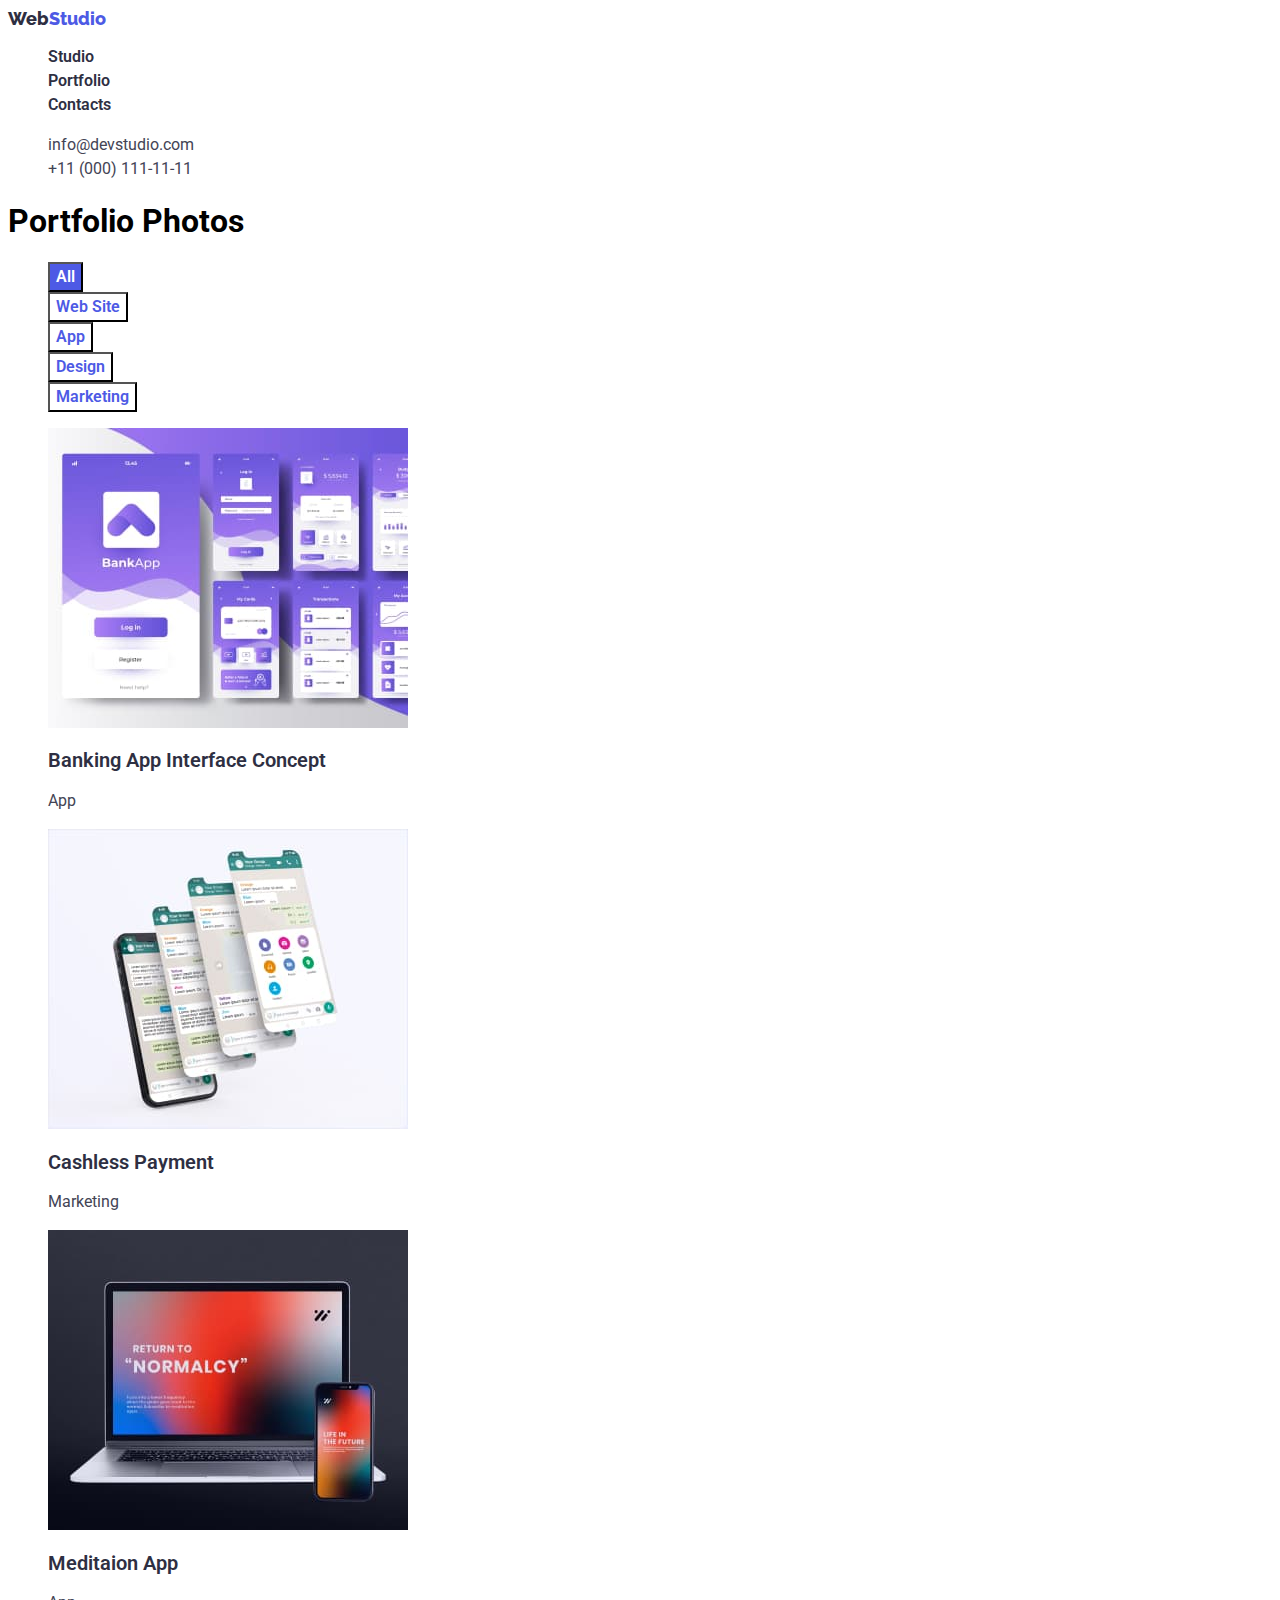
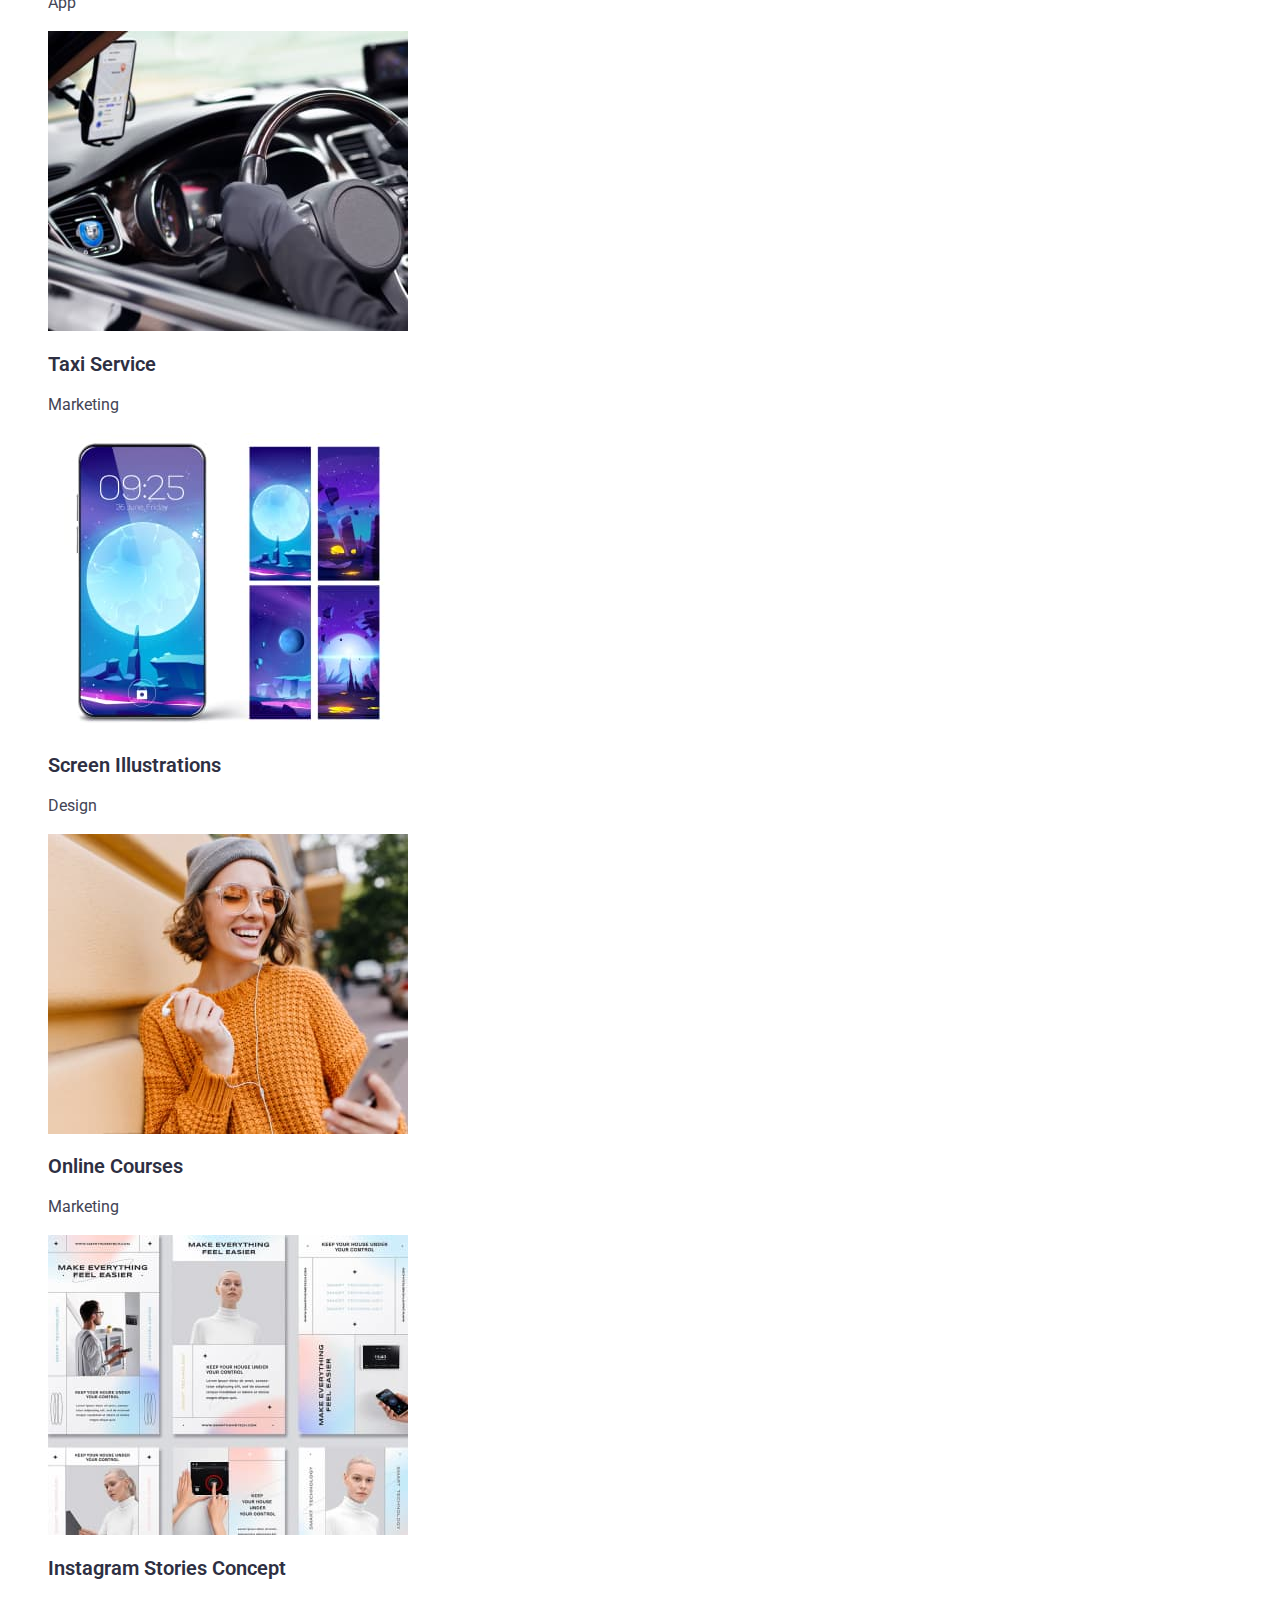
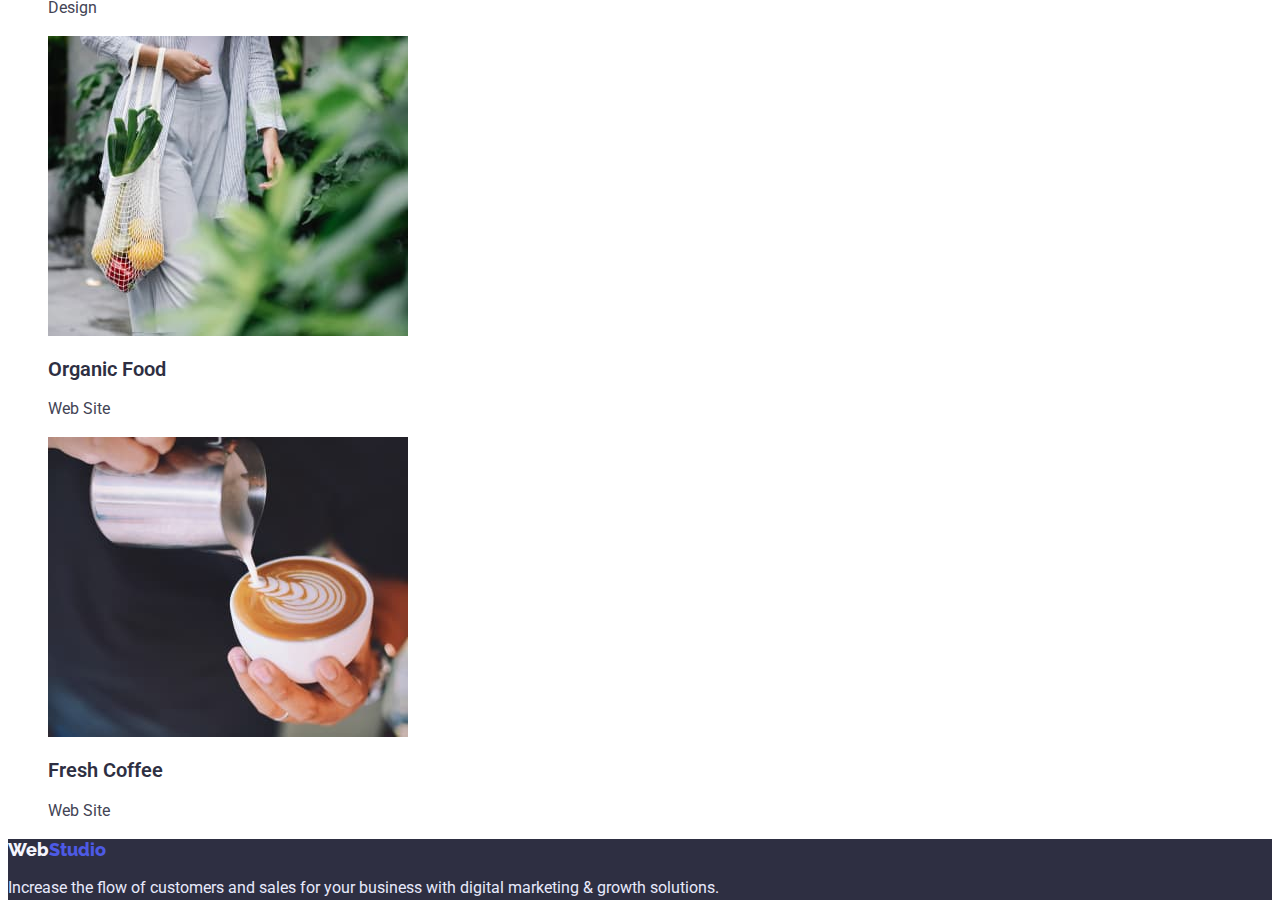
==== portfolio.html @ 239cddc2 "Start" ====
<!DOCTYPE html>
<html lang="en">

<head>
  <meta charset="UTF-8">
  <meta http-equiv="X-UA-Compatible" content="IE=edge">
  <meta name="viewport" content="width=device-width, initial-scale=1.0">
  <title>Portfolio</title>

  <link rel="preconnect" href="https://fonts.googleapis.com">
  <link rel="preconnect" href="https://fonts.gstatic.com" crossorigin>
  <link
    href="https://fonts.googleapis.com/css2?family=Raleway:wght@700;800&family=Roboto:wght@400;500;700;900&display=swap"
    rel="stylesheet">


  <link rel="stylesheet" href="./css/styles.css">
</head>

<body>
  <header class="header">

    <nav>
      <a href="./index.html" class="logo"><span class="studio">Web</span>Studio</a>
      
      <ul class="header-list">
        <li><a class="header-link" href="./index.html">Studio</a></li>
        <li><a class="header-link" href="./portfolio.html">Portfolio</a></li>
        <li><a class="header-link" href="#">Contacts</a></li>
      </ul>
    </nav>

    <ul class="call">
      <li>
        <a class="contacts" href="mailto:info@devstudio.com">info@devstudio.com</a>
      </li>
      <li>
        <a class="contacts" href="tel:+11(000)111-11-11">+11 (000) 111-11-11</a>
      </li>
    </ul>


  </header>
 
  <main>
    <h1>Portfolio Photos</h1>
    
    <ul class="filters-list">
      <li><button type="button" class="filters all">All</button></li>
      <li><button type="button" class="filters">Web Site</button></li>
      <li><button type="button" class="filters">App</button></li>
      <li><button type="button" class="filters">Design</button></li>
      <li><button type="button" class="filters">Marketing</button></li>
    </ul>

  <section>  
   
    <ul class="portfolio-list">
      <li>
        <img src="./img/Portfolio-1.jpg" alt="Bankapp">
        <h2 class="row">Banking App Interface Concept</h2>
        <p class="row-text">App</p>

      </li>
      <li>
        <img src="./img/Photo-2.jpg" alt="Smartphone">
        <h2 class="row">Cashless Payment</h2>
        <p class="row-text">Marketing</p>
      </li>
      <li>
        <img src="./img/Portfolio-3.jpg" alt="Note">
        <h2 class="row">Meditaion App</h2>
        <p class="row-text">App</p>

      </li>
      <li>
        <img src="./img/Portfolio-4.jpg" alt="Taxi">
        <h2 class="row">Taxi Service</h2>
        <p class="row-text">Marketing</p>

      </li>
      <li>
        <img src="./img/Portfolio-5.jpg" alt="Screen">
        <h2 class="row">Screen Illustrations</h2>
        <p class="row-text">Design</p>

      </li>
      <li>
        <img src="./img/Portfolio-6.jpg" alt="Women">
        <h2 class="row">Online Courses</h2>
        <p class="row-text">Marketing</p>

      </li>
      <li>
        <img src="./img/Portfolio-7.jpg" alt="Instagram">
        <h2 class="row">Instagram Stories Concept</h2>
        <p class="row-text">Design</p>

      </li>
      <li>

        <img src="./img/Portfolio-8.jpg" alt="Fruit">
        <h2 class="row">Organic Food</h2>
        <p class="row-text">Web Site</p>

      </li>
      <li>
        <img src="./img/Portfolio-9.jpg" alt="Cup">
        <h2 class="row">Fresh Coffee</h2>
        <p class="row-text"> Web Site</p>
      </li>
    </ul>

  </section>
  </main>

  <footer class="footer">
    <a href="./index.html" class="logo"><span class="logo bottom">Web</span>Studio</a>
    <p class="text">Increase the flow of customers and sales for your business with digital marketing & growth
      solutions.</p>
  </footer>

</body>

</html>
---- css/styles.css ----
:root {
  --primary-brand: #4d5ae5;
  --dark: #2e2f42;
  --text: #434455;
  --subtle-text: #8e8f99;
  --light: #ffffff;
  --cornflower: #e7e9fc;
}

body {
  font-family: 'Roboto', sans-serif;
  background-color: var(--light);
}

/*_______HEADER_______*/

.logo {
  font-family: 'Raleway';
  font-style: normal;
  font-weight: 800;
  font-size: 18px;
  line-height: 21px;
  text-decoration: none;
  color: var(--primary-brand);
}

.studio {
  color: var(--dark);
}

.header-list {
  list-style-type: none;
}

.header-link {
  font-weight: 600;
  font-size: 16px;
  line-height: calc(24 / 16);
  color: var(--dark);
  text-decoration: none;
}

.header-link:hover {
  color: var(--primary-brand);
}

.call {
  list-style-type: none;
}


.contacts {
  font-weight: 400;
  font-size: 16px;
  line-height: calc(24 / 16);
  color: var(--text);
  text-decoration: none;
}

.contacts:hover {
  color: var(--primary-brand);
}

/*_______CARD_______ */

.service {
  color: var(--light);
  background-color: var(--dark);
  font-weight: 600;
}

.title {
  font-size: 56px;
  line-height: calc(60 / 56);
}

.service-btn {
  font-family: inherit;
  font-size: 16px;
  line-height: calc(19 / 16);
  background: var(--primary-brand);
  cursor: pointer;
  color: var(--light);
}

.service-btn :hover {
  background: var(--primary-brand);
}

/*_______OUR ADVENTAGES_______*/

.adventages-list {
  list-style-type: none;
}

.quality {
  font-weight: 600;
  font-size: 20px;
  line-height: calc(24 / 20);
  color: var(--dark);
}

.descript {
  font-weight: 400;
  font-size: 16px;
  line-height: calc(24 / 16);
  color: var(--text);
}

/*_______OUR WORK_______ */

.our-work-list {
  list-style-type: none;
}

.our-work {
  font-weight: 600;
  font-size: 36px;
  line-height: calc(40 / 36);
  color: var(--dark);
}

/*_______TEAM_______ */

.our-team {
background-color: var(--light);
}

.team-list {
  list-style-type: none;
}

.team-title {
  font-weight: 600;
  font-size: 36px;
  line-height: calc(40 / 36);
  color: var(--dark);
}

.personal {
  font-weight: 600;
  font-size: 20px;
  line-height: calc(24 / 20);
  color: var(--dark);
}
.position {
  font-weight: 400;
  font-size: 16px;
  line-height: 24px;
  color: var(--text);
}

/*_______FOOTER_______ */
.footer {
  background: var(--dark);
}

.bottom {
  color: #f4f4fd;
  font-weight: 800;
  font-size: 18px;
  line-height: calc(21 / 18);
}

.text {
  font-weight: 400;
  font-size: 16px;
  line-height: calc(24 / 16);
  color: var(--cornflower);
}

/* _______________________PORTFOLIO______________________ */

/* _______FILTERS_______ */

.filters-list {
  list-style-type: none;
}

.filters {
  font-family: inherit;
  background: var(--light);
  font-weight: 600;
  font-size: 16px;
  line-height: calc(24 / 16);
  color: var(--primary-brand);
  cursor: pointer;
}

.filters:hover,
.filters:focus {
  color: var(--light);
  background-color: var(--primary-brand);
}

.all {
  color: #ffffff;
  background-color: var(--primary-brand);
}

.portfolio-list {
  list-style-type: none;
}


.row {
  font-weight: 600;
  font-size: 20px;
  line-height: calc(24 / 20);
  color: var(--dark);
}

.row-text {
  font-weight: 400;
  font-size: 16px;
  line-height: calc(24 / 16);
  color: var(--text);
}
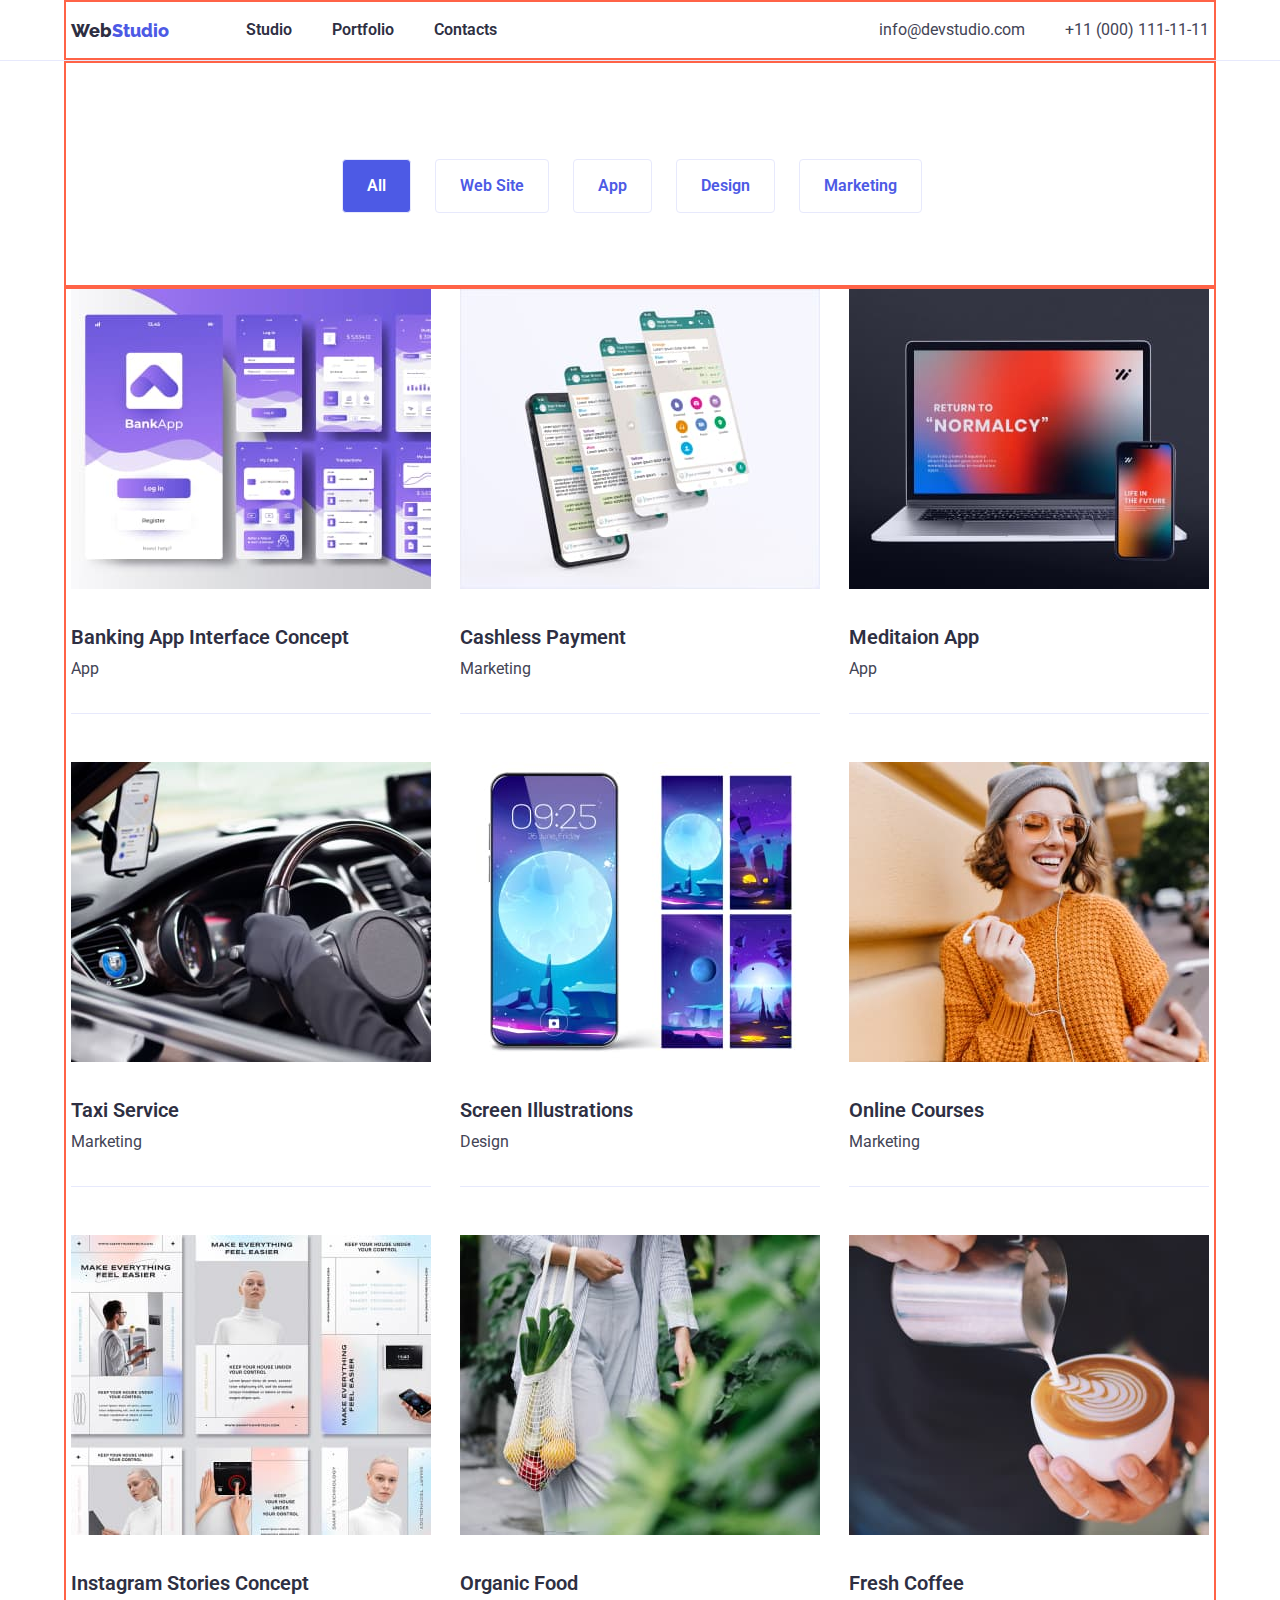
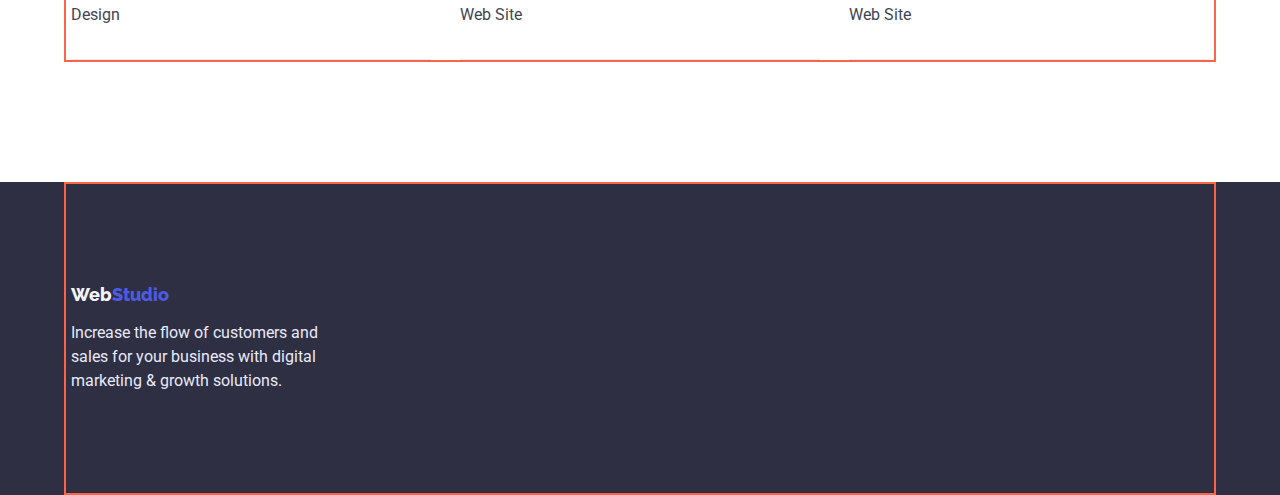
==== commit 999b3cae: "Finish" ====
--- a/portfolio.html
+++ b/portfolio.html
@@ -19,105 +19,118 @@
 
 <body>
   <header class="header">
+    <div class="container header-container">
+      <nav class="main-nav">
+        <a href="./index.html" class="logo"><span class="logo studio">Web</span>Studio</a>
 
-    <nav>
-      <a href="./index.html" class="logo"><span class="studio">Web</span>Studio</a>
-      
-      <ul class="header-list">
-        <li><a class="header-link" href="./index.html">Studio</a></li>
-        <li><a class="header-link" href="./portfolio.html">Portfolio</a></li>
-        <li><a class="header-link" href="#">Contacts</a></li>
+        <ul class="header-list">
+          <li class="list-item"><a class="header-link" href="/">Studio</a></li>
+          <li class="list-item"><a class="header-link" href="./portfolio.html">Portfolio</a></li>
+          <li class="list-item"><a class="header-link" href="#">Contacts</a></li>
+        </ul>
+      </nav>
+
+      <ul class="call">
+        <li class="info">
+          <a class="contacts" href="mailto:info@devstudio.com">info@devstudio.com</a>
+        </li>
+        <li class="info">
+          <a class="contacts" href="tel:+11(000)111-11-11">+11 (000) 111-11-11</a>
+        </li>
       </ul>
-    </nav>
 
-    <ul class="call">
-      <li>
-        <a class="contacts" href="mailto:info@devstudio.com">info@devstudio.com</a>
-      </li>
-      <li>
-        <a class="contacts" href="tel:+11(000)111-11-11">+11 (000) 111-11-11</a>
-      </li>
-    </ul>
-
-
+    </div>
   </header>
  
   <main>
-    <h1>Portfolio Photos</h1>
-    
+    <div class="container filters-container">
     <ul class="filters-list">
-      <li><button type="button" class="filters all">All</button></li>
-      <li><button type="button" class="filters">Web Site</button></li>
-      <li><button type="button" class="filters">App</button></li>
-      <li><button type="button" class="filters">Design</button></li>
-      <li><button type="button" class="filters">Marketing</button></li>
+      <li class="filters-list-item"><button type="button" class="filters all">All</button></li>
+      <li class="filters-list-item"><button type="button" class="filters">Web Site</button></li>
+      <li class="filters-list-item"><button type="button" class="filters">App</button></li>
+      <li class="filters-list-item"><button type="button" class="filters">Design</button></li>
+      <li class="filters-list-item"><button type="button" class="filters">Marketing</button></li>
     </ul>
-
+    </div>
   <section>  
    
-    <ul class="portfolio-list">
-      <li>
+    <div class="container portfolio-list-container">
+      <ul class="portfolio-list">
+      <li class="portfolio-list-item">
         <img src="./img/Portfolio-1.jpg" alt="Bankapp">
-        <h2 class="row">Banking App Interface Concept</h2>
+        <div class="small-container">
+          <h2 class="row">Banking App Interface Concept</h2>
         <p class="row-text">App</p>
-
+      </div>
       </li>
       <li>
         <img src="./img/Photo-2.jpg" alt="Smartphone">
-        <h2 class="row">Cashless Payment</h2>
+        <div class="small-container">
+          <h2 class="row">Cashless Payment</h2>
         <p class="row-text">Marketing</p>
+      </div>
       </li>
-      <li>
+      <li class="portfolio-list-item">
         <img src="./img/Portfolio-3.jpg" alt="Note">
-        <h2 class="row">Meditaion App</h2>
+        <div class="small-container">
+          <h2 class="row">Meditaion App</h2>
         <p class="row-text">App</p>
-
+      </div>
       </li>
-      <li>
+      <li class="portfolio-list-item">
         <img src="./img/Portfolio-4.jpg" alt="Taxi">
-        <h2 class="row">Taxi Service</h2>
+        <div class="small-container">
+          <h2 class="row">Taxi Service</h2>
         <p class="row-text">Marketing</p>
-
+      </div>
       </li>
-      <li>
+      <li class="portfolio-list-item">
         <img src="./img/Portfolio-5.jpg" alt="Screen">
-        <h2 class="row">Screen Illustrations</h2>
+        <div class="small-container">
+          <h2 class="row">Screen Illustrations</h2>
         <p class="row-text">Design</p>
-
+      </div>
       </li>
-      <li>
+      <li class="portfolio-list-item">
         <img src="./img/Portfolio-6.jpg" alt="Women">
-        <h2 class="row">Online Courses</h2>
+        <div class="small-container">
+          <h2 class="row">Online Courses</h2>
         <p class="row-text">Marketing</p>
-
+      </div>
       </li>
-      <li>
+      <li class="portfolio-list-item">
         <img src="./img/Portfolio-7.jpg" alt="Instagram">
-        <h2 class="row">Instagram Stories Concept</h2>
+        <div class="small-container">
+          <h2 class="row">Instagram Stories Concept</h2>
         <p class="row-text">Design</p>
-
+      </div>
       </li>
-      <li>
+      <li class="portfolio-list-item">
 
         <img src="./img/Portfolio-8.jpg" alt="Fruit">
-        <h2 class="row">Organic Food</h2>
+        <div class="small-container">
+          <h2 class="row">Organic Food</h2>
         <p class="row-text">Web Site</p>
-
+      </div>
       </li>
-      <li>
+      <li class="portfolio-list-item">
         <img src="./img/Portfolio-9.jpg" alt="Cup">
-        <h2 class="row">Fresh Coffee</h2>
+        <div class="small-container">
+          <h2 class="row">Fresh Coffee</h2>
         <p class="row-text"> Web Site</p>
+      </div>
       </li>
     </ul>
-
+  </div>
   </section>
   </main>
 
   <footer class="footer">
-    <a href="./index.html" class="logo"><span class="logo bottom">Web</span>Studio</a>
-    <p class="text">Increase the flow of customers and sales for your business with digital marketing & growth
-      solutions.</p>
+    <div class="container footer-container">
+      <a href="./index.html" class="logo down"><span class="logo down bottom">Web</span>Studio</a>
+      <p class="text">Increase the flow of customers and sales for your business with digital marketing & growth
+        solutions.</p>
+    </div>
   </footer>
 
 </body>
--- a/css/styles.css
+++ b/css/styles.css
@@ -1,172 +1,319 @@
 :root {
-  --primary-brand: #4d5ae5;
-  --dark: #2e2f42;
-  --text: #434455;
-  --subtle-text: #8e8f99;
-  --light: #ffffff;
-  --cornflower: #e7e9fc;
+	--primary-brand: #4d5ae5;
+	--dark: #2e2f42;
+	--text: #434455;
+	--subtle-text: #8e8f99;
+	--light: #ffffff;
+	--cornflower: #e7e9fc;
+}
+
+*,
+*::after *::before {
+	box-sizing: border-box;
+}
+
+.container {
+	display: flex;
+	width: 1138px;
+	margin: 0 auto;
+	padding-left: 5px;
+	padding-right: 5px;
+	border: 2px solid tomato;
 }
 
 body {
-  font-family: 'Roboto', sans-serif;
-  background-color: var(--light);
+	font-family: "Roboto", sans-serif;
+	background-color: var(--light);
+	padding: 0px;
+	margin: 0px;
 }
 
 /*_______HEADER_______*/
 
+.header {
+	background-color: var(--light);
+	border-bottom: 0.5px solid var(--cornflower);
+	
+}
+
+.header-container {
+	display: flex;
+	align-items: center;
+	justify-content: space-between;
+}
+
+.main-nav {
+	display: flex;
+	text-decoration: none;
+	list-style-type: none;
+	align-items: center;
+}
+
 .logo {
-  font-family: 'Raleway';
-  font-style: normal;
-  font-weight: 800;
-  font-size: 18px;
-  line-height: 21px;
-  text-decoration: none;
-  color: var(--primary-brand);
+	font-family: "Raleway";
+	font-style: normal;
+	font-weight: 800;
+	font-size: 18px;
+	line-height: calc(21 / 18);
+	text-decoration: none;
+	color: var(--primary-brand);
 }
 
 .studio {
-  color: var(--dark);
+	color: var(--dark);
 }
 
 .header-list {
-  list-style-type: none;
+	list-style-type: none;
+	display: flex;
+	padding-left: 77px;
+}
+
+.list-item:first-child {
+	padding-left: 0px;
+}
+
+.list-item {
+	padding-left: 40px;
 }
 
 .header-link {
-  font-weight: 600;
-  font-size: 16px;
-  line-height: calc(24 / 16);
-  color: var(--dark);
-  text-decoration: none;
-}
-
-.header-link:hover {
-  color: var(--primary-brand);
+	font-weight: 600;
+	font-size: 16px;
+	line-height: calc(24 / 16);
+	color: var(--dark);
+	text-decoration: none;
 }
 
 .call {
-  list-style-type: none;
-}
-
+	list-style-type: none;
+	display: flex;
+	align-items: center;
+	margin: 0px;
+	padding-right: 0px;
+	padding-left: 331px;
+}
+
+.info {
+	padding-right: 40px;
+	margin: 0px;
+}
+
+.info:last-child {
+	padding: 0px;
+	margin: 0px;
+}
 
 .contacts {
-  font-weight: 400;
-  font-size: 16px;
-  line-height: calc(24 / 16);
-  color: var(--text);
-  text-decoration: none;
+	font-weight: 400;
+	font-size: 16px;
+	line-height: calc(24 / 16);
+	color: var(--text);
+	text-decoration: none;
 }
 
 .contacts:hover {
-  color: var(--primary-brand);
+	color: var(--primary-brand);
 }
 
 /*_______CARD_______ */
 
 .service {
-  color: var(--light);
-  background-color: var(--dark);
-  font-weight: 600;
+	color: var(--light);
+	background-color: var(--dark);
+	font-weight: 600;
+	display: flex;
+}
+
+.service-container {
+	display: flex;
+	flex-direction: column;
+	align-items: center;
+	padding-bottom: 208px;
 }
 
 .title {
-  font-size: 56px;
-  line-height: calc(60 / 56);
+	font-size: 56px;
+	line-height: calc(60 / 56);
+	padding: 192px 319px 48px 319px;
+	margin: 0px;
 }
 
 .service-btn {
-  font-family: inherit;
-  font-size: 16px;
-  line-height: calc(19 / 16);
-  background: var(--primary-brand);
-  cursor: pointer;
-  color: var(--light);
+	font-family: inherit;
+	font-size: 16px;
+	line-height: calc(19 / 16);
+	background: var(--primary-brand);
+	cursor: pointer;
+	color: var(--light);
+	padding: 16px 32px;
+	border-radius: 4px;
+	border: 1px solid var(--primary-brand);
 }
 
 .service-btn :hover {
-  background: var(--primary-brand);
+	background: var(--primary-brand);
 }
 
 /*_______OUR ADVENTAGES_______*/
 
+.our-adventages-container {
+	display: flex;
+	justify-content: space-between;
+	margin-top: 120px;
+	margin-bottom: 120px;
+}
+
 .adventages-list {
-  list-style-type: none;
+	list-style-type: none;
+	display: flex;
+	padding: 0px;
+	justify-content: space-between;
+	margin: 0px;
+}
+
+.adventages-list-item {
+	padding-right: 24px;
+}
+
+.adventages-list-item:last-child {
+	padding-right: 0px;
 }
 
 .quality {
-  font-weight: 600;
-  font-size: 20px;
-  line-height: calc(24 / 20);
-  color: var(--dark);
+	font-weight: 600;
+	font-size: 20px;
+	line-height: calc(24 / 20);
+	color: var(--dark);
 }
 
 .descript {
-  font-weight: 400;
-  font-size: 16px;
-  line-height: calc(24 / 16);
-  color: var(--text);
+	font-weight: 400;
+	font-size: 16px;
+	line-height: calc(24 / 16);
+	color: var(--text);
 }
 
 /*_______OUR WORK_______ */
 
+.our-work-container {
+	flex-direction: column;
+	margin-bottom: 120px;
+}
+
+.work-gallary {
+	display: flex;
+}
+
+
+.big-words {
+	margin: 0px;
+	padding: 0px 337px 72px 337px;
+}
+
 .our-work-list {
-  list-style-type: none;
+	list-style-type: none;
+	display: flex;
+	margin: 0px;
+	padding: 0px;
+	flex-direction: row;
+	justify-content: space-between;
 }
 
 .our-work {
-  font-weight: 600;
-  font-size: 36px;
-  line-height: calc(40 / 36);
-  color: var(--dark);
+	font-weight: 600;
+	font-size: 36px;
+	line-height: calc(40 / 36);
+	color: var(--dark);
+	margin: 0px;
 }
 
 /*_______TEAM_______ */
 
+.peoples {
+	flex-direction: column ;
+}
+
+.peoples-gallary {
+	display: flex;
+	flex-direction: row;
+}
+
 .our-team {
-background-color: var(--light);
+	background-color: var(--cornflower);
+	;
 }
 
 .team-list {
-  list-style-type: none;
+	list-style-type: none;
+    display: flex;
+	margin: 0px;
+	padding-left: 0px;
+	padding-bottom: 120px;
+	justify-content: space-between;
+}
+
+.team-list-item {
+	background-color: var(--light);
+	display: flex;
+	flex-direction: column;
+	align-items: center;
+
 }
 
 .team-title {
-  font-weight: 600;
-  font-size: 36px;
-  line-height: calc(40 / 36);
-  color: var(--dark);
+	font-weight: 600;
+	font-size: 36px;
+	line-height: calc(40 / 36);
+	color: var(--dark);
+	margin: 0px;
+	padding: 120px 483px 72px 483px;
 }
 
 .personal {
-  font-weight: 600;
-  font-size: 20px;
-  line-height: calc(24 / 20);
-  color: var(--dark);
+	font-weight: 600;
+	font-size: 20px;
+	line-height: calc(24 / 20);
+	color: var(--dark);
+	margin: 0px;
 }
 .position {
-  font-weight: 400;
-  font-size: 16px;
-  line-height: 24px;
-  color: var(--text);
+	font-weight: 400;
+	font-size: 16px;
+	line-height: 24px;
+	color: var(--text);
 }
 
 /*_______FOOTER_______ */
 .footer {
-  background: var(--dark);
+	background: var(--dark);
+}
+
+.footer-container {
+flex-direction: column;
+	justify-content: start;
 }
 
 .bottom {
-  color: #f4f4fd;
-  font-weight: 800;
-  font-size: 18px;
-  line-height: calc(21 / 18);
+	color: #f4f4fd;
+	font-weight: 800;
+	font-size: 18px;
+	line-height: calc(21 / 18);
+}
+
+.down {
+	padding-top: 100px;
+	padding-bottom: 16px;
 }
 
 .text {
-  font-weight: 400;
-  font-size: 16px;
-  line-height: calc(24 / 16);
-  color: var(--cornflower);
+	font-weight: 400;
+	font-size: 16px;
+	line-height: calc(24 / 16);
+	color: var(--cornflower);
+	margin: 0px;
+	padding-bottom: 100px;
+	padding-right: 864px;
 }
 
 /* _______________________PORTFOLIO______________________ */
@@ -174,45 +321,94 @@
 /* _______FILTERS_______ */
 
 .filters-list {
-  list-style-type: none;
+	list-style-type: none;
+	display: flex;
+	padding: 96px 271px 72px;
+	margin: 0px;
+	/* justify-content: centre; */
+
+}
+
+.filters-conteiner {
+	justify-content: center;
 }
 
 .filters {
-  font-family: inherit;
-  background: var(--light);
-  font-weight: 600;
-  font-size: 16px;
-  line-height: calc(24 / 16);
-  color: var(--primary-brand);
-  cursor: pointer;
+	font-family: inherit;
+	background: var(--light);
+	font-weight: 600;
+	font-size: 16px;
+	line-height: calc(24 / 16);
+	color: var(--primary-brand);
+	cursor: pointer;
+	display: flex;
+	padding: 14px 24px;
+	border-radius: 4px;
+	border: 1px solid var(--cornflower);
+}
+
+.filters-list-item {
+	padding-right: 24px;
+	display: flex;
+}
+
+.filters-list-item:last-child {
+	padding-right: 0px;
 }
 
 .filters:hover,
 .filters:focus {
-  color: var(--light);
-  background-color: var(--primary-brand);
+	color: var(--light);
+	background-color: var(--primary-brand);
 }
 
 .all {
-  color: #ffffff;
-  background-color: var(--primary-brand);
-}
+	color: #ffffff;
+	background-color: var(--primary-brand);
+}
+
+/*_______PORTFOLIO PHOTOS */
 
 .portfolio-list {
-  list-style-type: none;
-}
-
+	list-style-type: none;
+	display: flex;
+	flex-wrap: wrap;
+	justify-content: space-between;
+	padding: 0px;
+	margin: 0px;
+}
+
+.portfolio-list-container {
+	margin-bottom: 120px;
+}
+
+.portfolio-list-item:nth-child(-n+6) {
+	padding-bottom: 48px;
+}
+
+.small-container {
+	display: flex;
+	flex-direction: column;
+	align-items: flex-start;
+	padding-top: 32px;
+	padding-bottom: 32px;
+	border-bottom: 0.5px solid var(--cornflower);
+
+}
 
 .row {
-  font-weight: 600;
-  font-size: 20px;
-  line-height: calc(24 / 20);
-  color: var(--dark);
+	font-weight: 600;
+	font-size: 20px;
+	line-height: calc(24 / 20);
+	color: var(--dark);
+	margin: 0px;
+	padding-bottom: 8px;
 }
 
 .row-text {
-  font-weight: 400;
-  font-size: 16px;
-  line-height: calc(24 / 16);
-  color: var(--text);
-}
+	font-weight: 400;
+	font-size: 16px;
+	line-height: calc(24 / 16);
+	color: var(--text);
+	margin: 0px;
+}
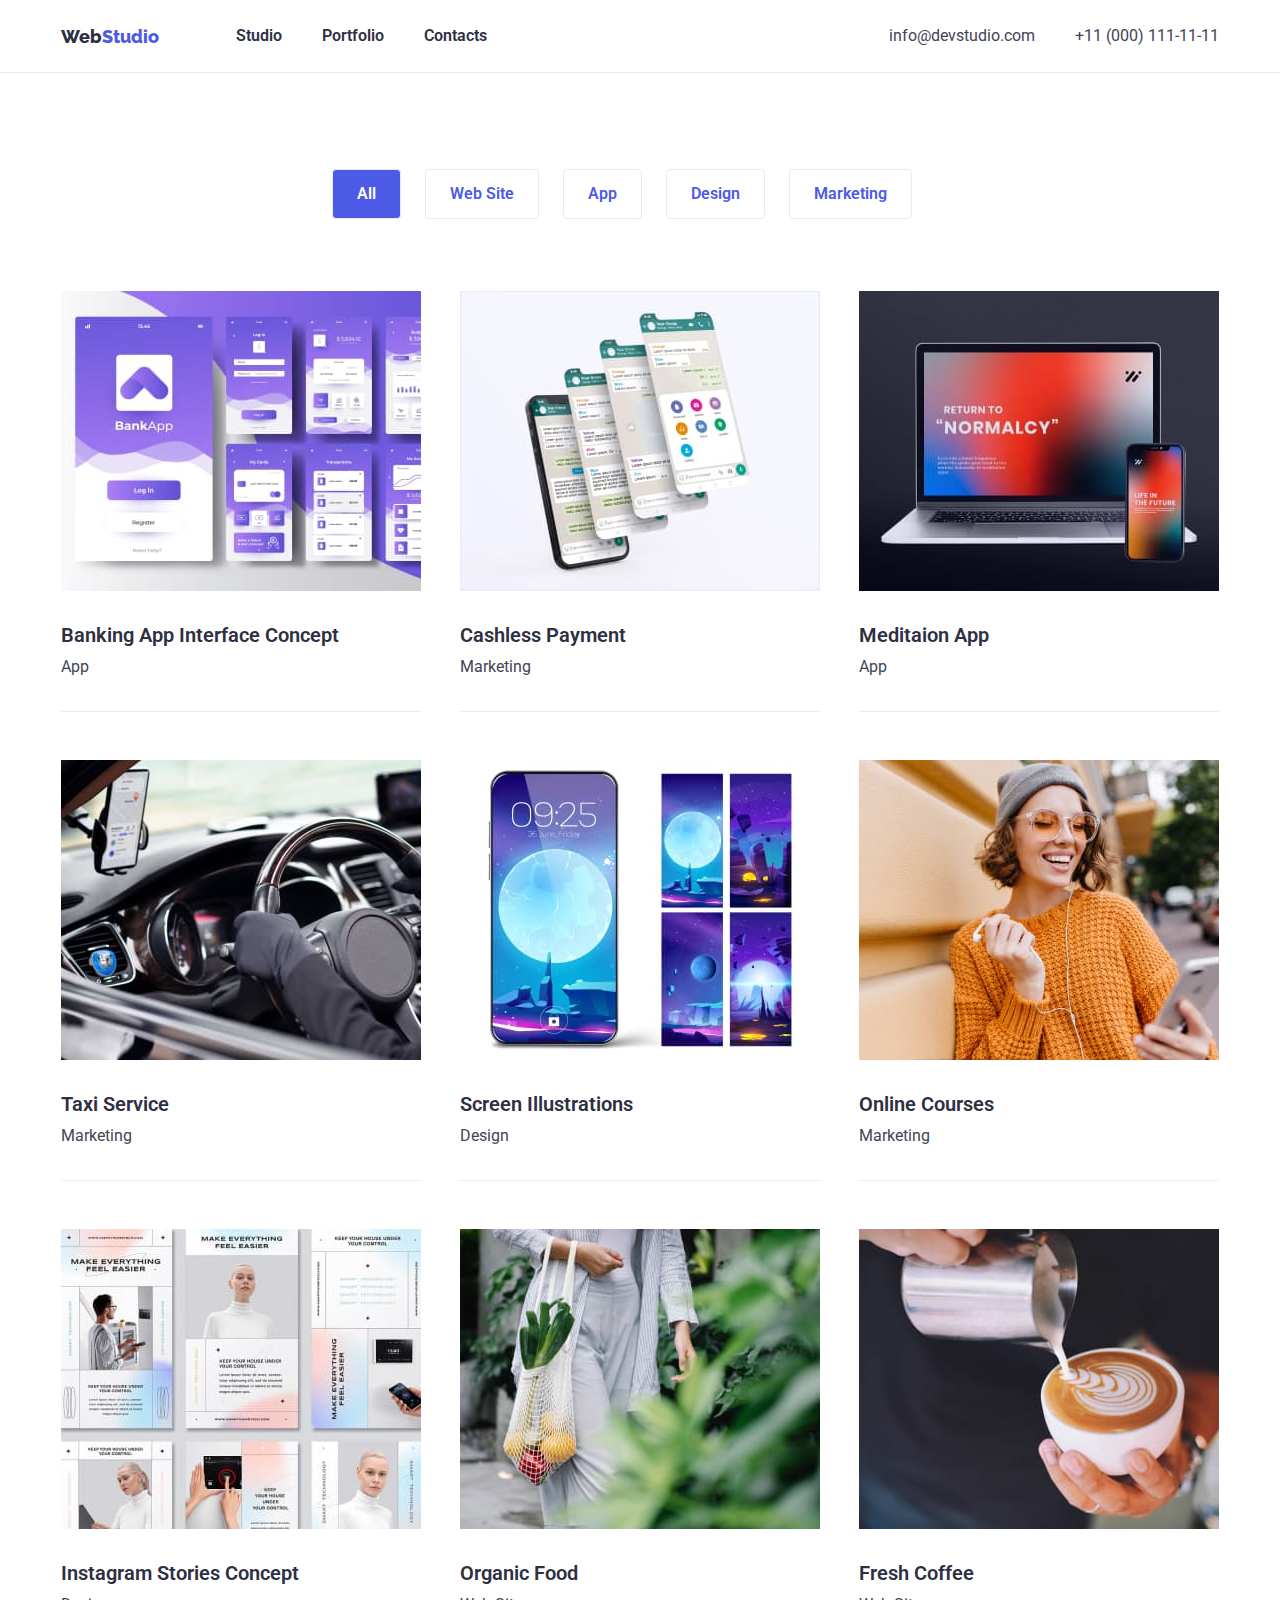
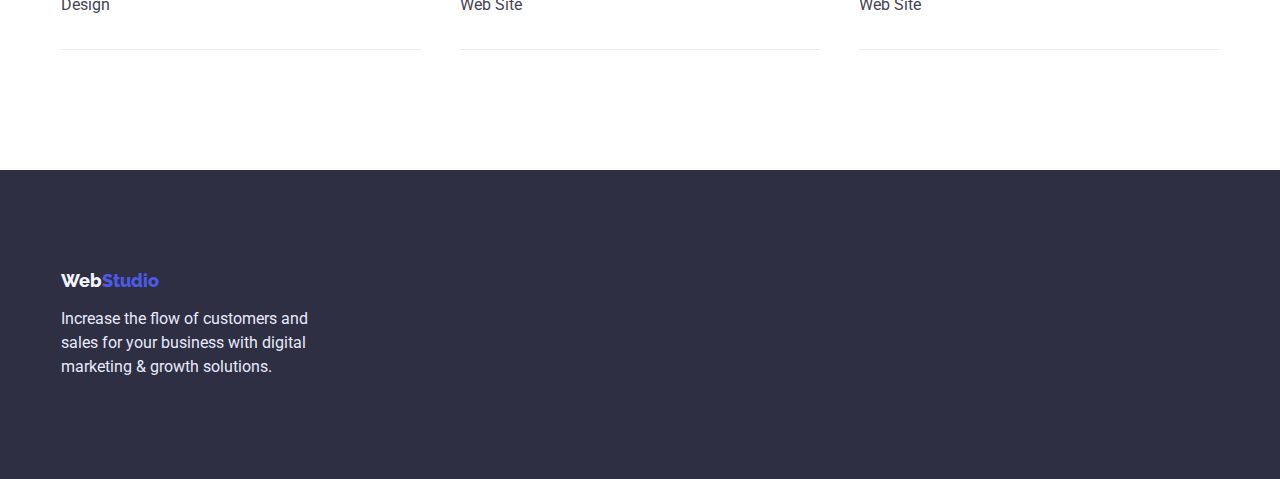
==== commit c19db868: "Finished" ====
--- a/portfolio.html
+++ b/portfolio.html
@@ -41,93 +41,94 @@
 
     </div>
   </header>
- 
+
   <main>
-    <div class="container filters-container">
-    <ul class="filters-list">
-      <li class="filters-list-item"><button type="button" class="filters all">All</button></li>
-      <li class="filters-list-item"><button type="button" class="filters">Web Site</button></li>
-      <li class="filters-list-item"><button type="button" class="filters">App</button></li>
-      <li class="filters-list-item"><button type="button" class="filters">Design</button></li>
-      <li class="filters-list-item"><button type="button" class="filters">Marketing</button></li>
-    </ul>
-    </div>
-  <section>  
-   
-    <div class="container portfolio-list-container">
-      <ul class="portfolio-list">
-      <li class="portfolio-list-item">
-        <img src="./img/Portfolio-1.jpg" alt="Bankapp">
-        <div class="small-container">
-          <h2 class="row">Banking App Interface Concept</h2>
-        <p class="row-text">App</p>
+    <section class="main-portfolio">
+      <div class="container filters-container">
+        <ul class="filters-list">
+          <li class="filters-list-item"><button type="button" class="filters all">All</button></li>
+          <li class="filters-list-item"><button type="button" class="filters">Web Site</button></li>
+          <li class="filters-list-item"><button type="button" class="filters">App</button></li>
+          <li class="filters-list-item"><button type="button" class="filters">Design</button></li>
+          <li class="filters-list-item"><button type="button" class="filters">Marketing</button></li>
+        </ul>
       </div>
-      </li>
-      <li>
-        <img src="./img/Photo-2.jpg" alt="Smartphone">
-        <div class="small-container">
-          <h2 class="row">Cashless Payment</h2>
-        <p class="row-text">Marketing</p>
+
+
+      <div class="container portfolio-list-container">
+        <ul class="portfolio-list">
+          <li class="portfolio-list-item">
+            <img src="./img/Portfolio-1.jpg" alt="Bankapp">
+            <div class="small-container">
+              <h2 class="row">Banking App Interface Concept</h2>
+              <p class="row-text">App</p>
+            </div>
+          </li>
+          <li>
+            <img src="./img/Photo-2.jpg" alt="Smartphone">
+            <div class="small-container">
+              <h2 class="row">Cashless Payment</h2>
+              <p class="row-text">Marketing</p>
+            </div>
+          </li>
+          <li class="portfolio-list-item">
+            <img src="./img/Portfolio-3.jpg" alt="Note">
+            <div class="small-container">
+              <h2 class="row">Meditaion App</h2>
+              <p class="row-text">App</p>
+            </div>
+          </li>
+          <li class="portfolio-list-item">
+            <img src="./img/Portfolio-4.jpg" alt="Taxi">
+            <div class="small-container">
+              <h2 class="row">Taxi Service</h2>
+              <p class="row-text">Marketing</p>
+            </div>
+          </li>
+          <li class="portfolio-list-item">
+            <img src="./img/Portfolio-5.jpg" alt="Screen">
+            <div class="small-container">
+              <h2 class="row">Screen Illustrations</h2>
+              <p class="row-text">Design</p>
+            </div>
+          </li>
+          <li class="portfolio-list-item">
+            <img src="./img/Portfolio-6.jpg" alt="Women">
+            <div class="small-container">
+              <h2 class="row">Online Courses</h2>
+              <p class="row-text">Marketing</p>
+            </div>
+          </li>
+          <li class="portfolio-list-item">
+            <img src="./img/Portfolio-7.jpg" alt="Instagram">
+            <div class="small-container">
+              <h2 class="row">Instagram Stories Concept</h2>
+              <p class="row-text">Design</p>
+            </div>
+          </li>
+          <li class="portfolio-list-item">
+
+            <img src="./img/Portfolio-8.jpg" alt="Fruit">
+            <div class="small-container">
+              <h2 class="row">Organic Food</h2>
+              <p class="row-text">Web Site</p>
+            </div>
+          </li>
+          <li class="portfolio-list-item">
+            <img src="./img/Portfolio-9.jpg" alt="Cup">
+            <div class="small-container">
+              <h2 class="row">Fresh Coffee</h2>
+              <p class="row-text"> Web Site</p>
+            </div>
+          </li>
+        </ul>
       </div>
-      </li>
-      <li class="portfolio-list-item">
-        <img src="./img/Portfolio-3.jpg" alt="Note">
-        <div class="small-container">
-          <h2 class="row">Meditaion App</h2>
-        <p class="row-text">App</p>
-      </div>
-      </li>
-      <li class="portfolio-list-item">
-        <img src="./img/Portfolio-4.jpg" alt="Taxi">
-        <div class="small-container">
-          <h2 class="row">Taxi Service</h2>
-        <p class="row-text">Marketing</p>
-      </div>
-      </li>
-      <li class="portfolio-list-item">
-        <img src="./img/Portfolio-5.jpg" alt="Screen">
-        <div class="small-container">
-          <h2 class="row">Screen Illustrations</h2>
-        <p class="row-text">Design</p>
-      </div>
-      </li>
-      <li class="portfolio-list-item">
-        <img src="./img/Portfolio-6.jpg" alt="Women">
-        <div class="small-container">
-          <h2 class="row">Online Courses</h2>
-        <p class="row-text">Marketing</p>
-      </div>
-      </li>
-      <li class="portfolio-list-item">
-        <img src="./img/Portfolio-7.jpg" alt="Instagram">
-        <div class="small-container">
-          <h2 class="row">Instagram Stories Concept</h2>
-        <p class="row-text">Design</p>
-      </div>
-      </li>
-      <li class="portfolio-list-item">
-
-        <img src="./img/Portfolio-8.jpg" alt="Fruit">
-        <div class="small-container">
-          <h2 class="row">Organic Food</h2>
-        <p class="row-text">Web Site</p>
-      </div>
-      </li>
-      <li class="portfolio-list-item">
-        <img src="./img/Portfolio-9.jpg" alt="Cup">
-        <div class="small-container">
-          <h2 class="row">Fresh Coffee</h2>
-        <p class="row-text"> Web Site</p>
-      </div>
-      </li>
-    </ul>
-  </div>
-  </section>
+    </section>
   </main>
 
   <footer class="footer">
     <div class="container footer-container">
-      <a href="./index.html" class="logo down"><span class="logo down bottom">Web</span>Studio</a>
+      <a href="./index.html" class="logo down-logo"><span class="logo down-logo bottom">Web</span>Studio</a>
       <p class="text">Increase the flow of customers and sales for your business with digital marketing & growth
         solutions.</p>
     </div>
--- a/css/styles.css
+++ b/css/styles.css
@@ -13,12 +13,20 @@
 }
 
 .container {
-	display: flex;
-	width: 1138px;
+	width: 1158px;
 	margin: 0 auto;
-	padding-left: 5px;
-	padding-right: 5px;
-	border: 2px solid tomato;
+	padding-left: 15px;
+	padding-right: 15px;
+}
+
+img {
+	display: block;
+	max-width: 100%;
+}
+
+ul {
+	margin: 0px;
+	padding: 0px;
 }
 
 body {
@@ -33,7 +41,6 @@
 .header {
 	background-color: var(--light);
 	border-bottom: 0.5px solid var(--cornflower);
-	
 }
 
 .header-container {
@@ -66,15 +73,17 @@
 .header-list {
 	list-style-type: none;
 	display: flex;
-	padding-left: 77px;
+	margin-left: 77px;
+}
+
+.list-item {
+	margin-left: 40px;
+	padding-top: 24px;
+	padding-bottom: 24px;
 }
 
 .list-item:first-child {
-	padding-left: 0px;
-}
-
-.list-item {
-	padding-left: 40px;
+	margin-left: 0px;
 }
 
 .header-link {
@@ -83,25 +92,28 @@
 	line-height: calc(24 / 16);
 	color: var(--dark);
 	text-decoration: none;
+	padding-top: 24px;
+	padding-bottom: 24px;
+}
+
+.header-link:hover,
+.header-link:focus {
+	color: var(--primary-brand);
 }
 
 .call {
 	list-style-type: none;
 	display: flex;
 	align-items: center;
-	margin: 0px;
-	padding-right: 0px;
-	padding-left: 331px;
+	margin-left: 331px;
 }
 
 .info {
-	padding-right: 40px;
-	margin: 0px;
+	margin-right: 40px;
 }
 
 .info:last-child {
-	padding: 0px;
-	margin: 0px;
+	margin-right: 0px;
 }
 
 .contacts {
@@ -110,6 +122,8 @@
 	line-height: calc(24 / 16);
 	color: var(--text);
 	text-decoration: none;
+	padding-top: 24px;
+	padding-bottom: 24px;
 }
 
 .contacts:hover {
@@ -118,28 +132,31 @@
 
 /*_______CARD_______ */
 
-.service {
+.hero {
 	color: var(--light);
 	background-color: var(--dark);
 	font-weight: 600;
-	display: flex;
-}
-
-.service-container {
+	padding-top: 192px;
+	padding-bottom: 192px;
+}
+
+.hero-container {
 	display: flex;
 	flex-direction: column;
 	align-items: center;
-	padding-bottom: 208px;
+	text-align: center;
 }
 
 .title {
 	font-size: 56px;
 	line-height: calc(60 / 56);
-	padding: 192px 319px 48px 319px;
-	margin: 0px;
-}
-
-.service-btn {
+	max-width: 492px;
+	margin-top: 0px;
+	margin-bottom: 48px;
+}
+
+.hero-btn {
+	display: block;
 	font-family: inherit;
 	font-size: 16px;
 	line-height: calc(19 / 16);
@@ -157,11 +174,9 @@
 
 /*_______OUR ADVENTAGES_______*/
 
-.our-adventages-container {
-	display: flex;
-	justify-content: space-between;
-	margin-top: 120px;
-	margin-bottom: 120px;
+.our-adventages {
+	padding-top: 120px;
+	padding-bottom: 120px;
 }
 
 .adventages-list {
@@ -173,11 +188,12 @@
 }
 
 .adventages-list-item {
-	padding-right: 24px;
+	width: calc((100%-72px) / 4);
+	margin-right: 24px;
 }
 
 .adventages-list-item:last-child {
-	padding-right: 0px;
+	margin-right: 0px;
 }
 
 .quality {
@@ -198,25 +214,21 @@
 
 .our-work-container {
 	flex-direction: column;
-	margin-bottom: 120px;
 }
 
 .work-gallary {
 	display: flex;
 }
 
-
 .big-words {
-	margin: 0px;
-	padding: 0px 337px 72px 337px;
+	margin-left: 337px;
+	margin-right: 337px;
+	margin-bottom: 72px;
 }
 
 .our-work-list {
 	list-style-type: none;
 	display: flex;
-	margin: 0px;
-	padding: 0px;
-	flex-direction: row;
 	justify-content: space-between;
 }
 
@@ -226,39 +238,37 @@
 	line-height: calc(40 / 36);
 	color: var(--dark);
 	margin: 0px;
+	padding-bottom: 120px;
 }
 
 /*_______TEAM_______ */
 
-.peoples {
-	flex-direction: column ;
-}
-
-.peoples-gallary {
-	display: flex;
-	flex-direction: row;
+.our-work-container {
+	flex-direction: column;
 }
 
 .our-team {
 	background-color: var(--cornflower);
-	;
+	padding-bottom: 120px;
 }
 
 .team-list {
 	list-style-type: none;
-    display: flex;
-	margin: 0px;
-	padding-left: 0px;
-	padding-bottom: 120px;
+	display: flex;
 	justify-content: space-between;
+	flex-direction: row;
 }
 
 .team-list-item {
+	display: flex;
+	flex-direction: column;
+	align-items: center;
+	width: calc((100%-72px) / 4);
+}
+
+.peoples {
 	background-color: var(--light);
-	display: flex;
-	flex-direction: column;
-	align-items: center;
-
+	text-align: center;
 }
 
 .team-title {
@@ -266,8 +276,7 @@
 	font-size: 36px;
 	line-height: calc(40 / 36);
 	color: var(--dark);
-	margin: 0px;
-	padding: 120px 483px 72px 483px;
+	margin: 120px 483px 72px 483px;
 }
 
 .personal {
@@ -276,21 +285,30 @@
 	line-height: calc(24 / 20);
 	color: var(--dark);
 	margin: 0px;
+	padding: 32px 64.5px 8px 64.5px;
 }
 .position {
 	font-weight: 400;
 	font-size: 16px;
 	line-height: 24px;
 	color: var(--text);
+	padding-top: 0px;
+	padding-left: 68px;
+	padding-right: 68px;
+	padding-bottom: 32px;
+	margin: 0px;
 }
 
 /*_______FOOTER_______ */
 .footer {
 	background: var(--dark);
+	padding-top: 100px;
+	padding-bottom: 100px;
 }
 
 .footer-container {
-flex-direction: column;
+	display: flex;
+	flex-direction: column;
 	justify-content: start;
 }
 
@@ -301,9 +319,8 @@
 	line-height: calc(21 / 18);
 }
 
-.down {
-	padding-top: 100px;
-	padding-bottom: 16px;
+.down-logo {
+	margin-bottom: 16px;
 }
 
 .text {
@@ -312,8 +329,7 @@
 	line-height: calc(24 / 16);
 	color: var(--cornflower);
 	margin: 0px;
-	padding-bottom: 100px;
-	padding-right: 864px;
+	max-width: 264px;
 }
 
 /* _______________________PORTFOLIO______________________ */
@@ -323,10 +339,7 @@
 .filters-list {
 	list-style-type: none;
 	display: flex;
-	padding: 96px 271px 72px;
-	margin: 0px;
-	/* justify-content: centre; */
-
+	margin: 96px 271px 72px;
 }
 
 .filters-conteiner {
@@ -342,18 +355,18 @@
 	color: var(--primary-brand);
 	cursor: pointer;
 	display: flex;
-	padding: 14px 24px;
+	padding: 12px 24px;
 	border-radius: 4px;
 	border: 1px solid var(--cornflower);
 }
 
 .filters-list-item {
-	padding-right: 24px;
+	margin-right: 24px;
 	display: flex;
 }
 
 .filters-list-item:last-child {
-	padding-right: 0px;
+	margin-right: 0px;
 }
 
 .filters:hover,
@@ -367,23 +380,22 @@
 	background-color: var(--primary-brand);
 }
 
-/*_______PORTFOLIO PHOTOS */
+/*_______PORTFOLIO PHOTOS_______ */
+
+.main-portfolio {
+	padding-bottom: 120px;
+}
 
 .portfolio-list {
 	list-style-type: none;
 	display: flex;
 	flex-wrap: wrap;
 	justify-content: space-between;
-	padding: 0px;
-	margin: 0px;
-}
-
-.portfolio-list-container {
-	margin-bottom: 120px;
-}
-
-.portfolio-list-item:nth-child(-n+6) {
-	padding-bottom: 48px;
+	margin-bottom: -48px;
+}
+
+.portfolio-list-item {
+	margin-bottom: 48px;
 }
 
 .small-container {
@@ -393,7 +405,6 @@
 	padding-top: 32px;
 	padding-bottom: 32px;
 	border-bottom: 0.5px solid var(--cornflower);
-
 }
 
 .row {
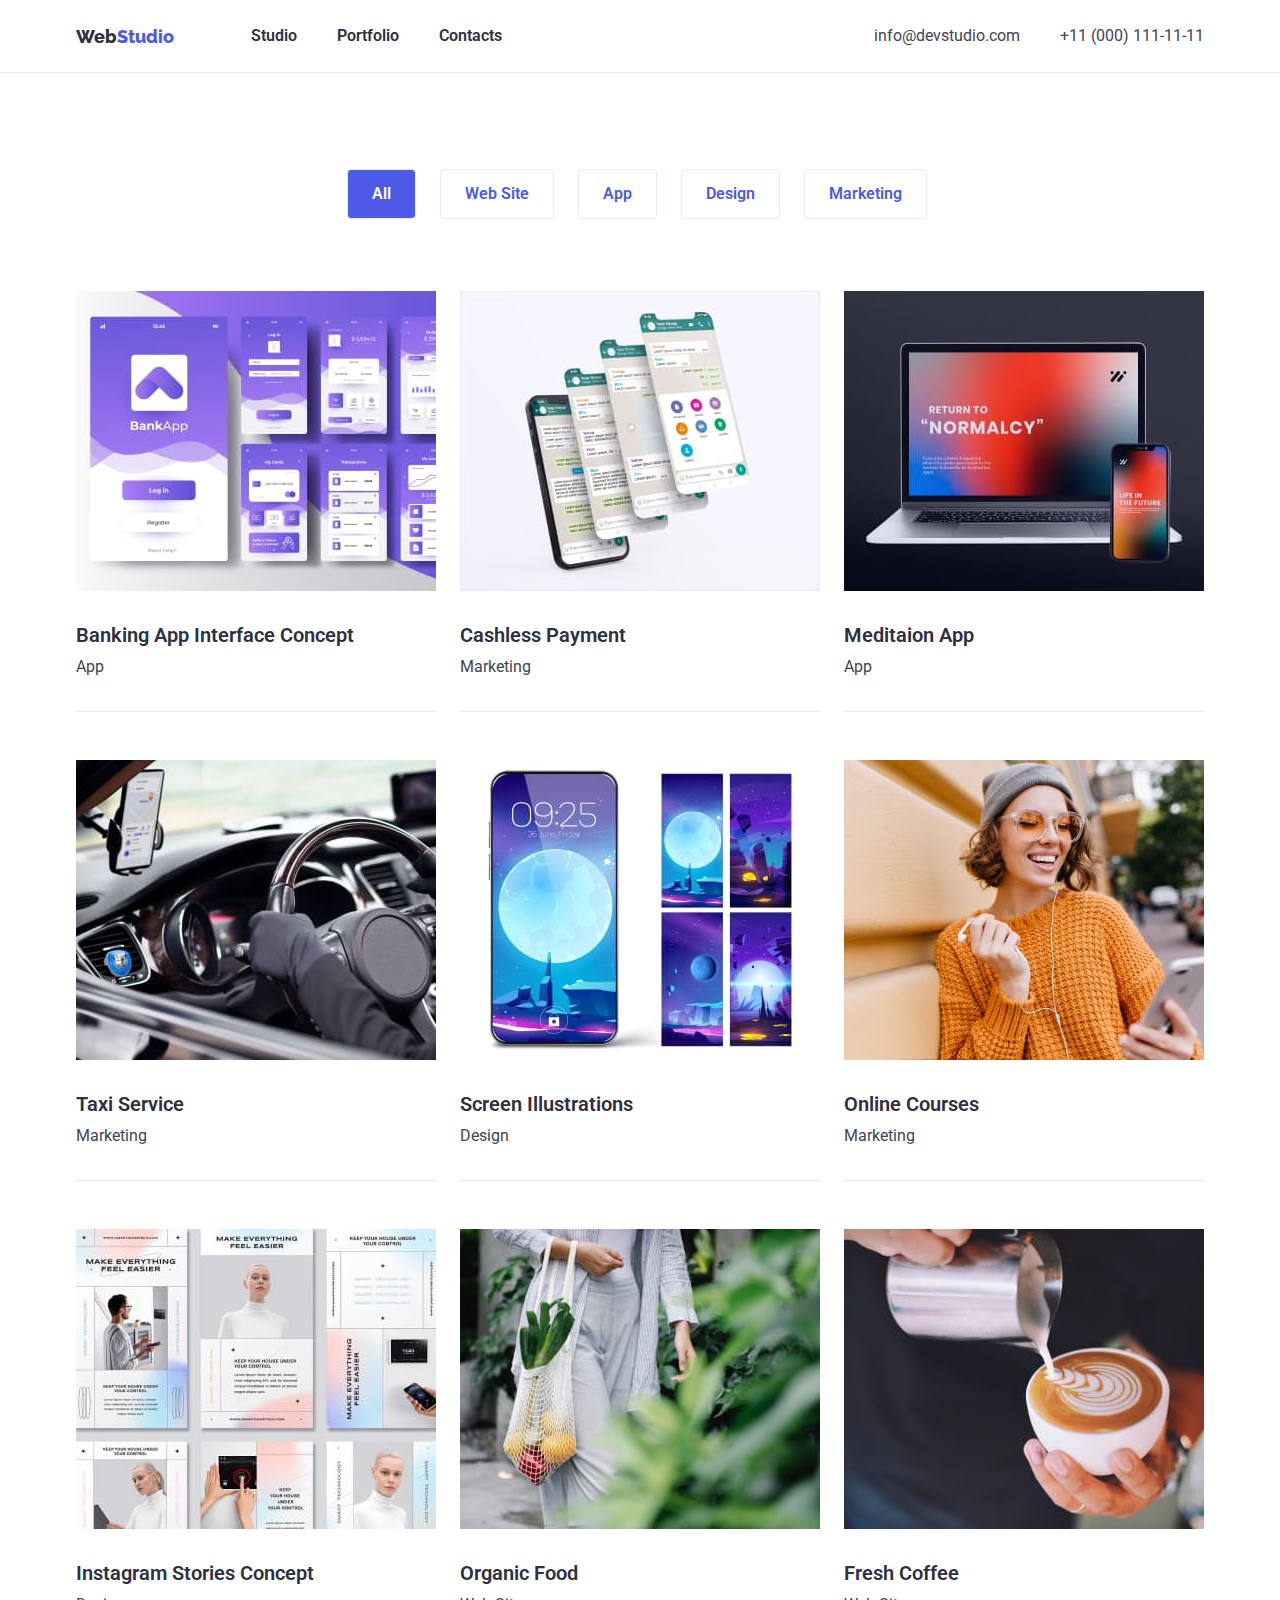
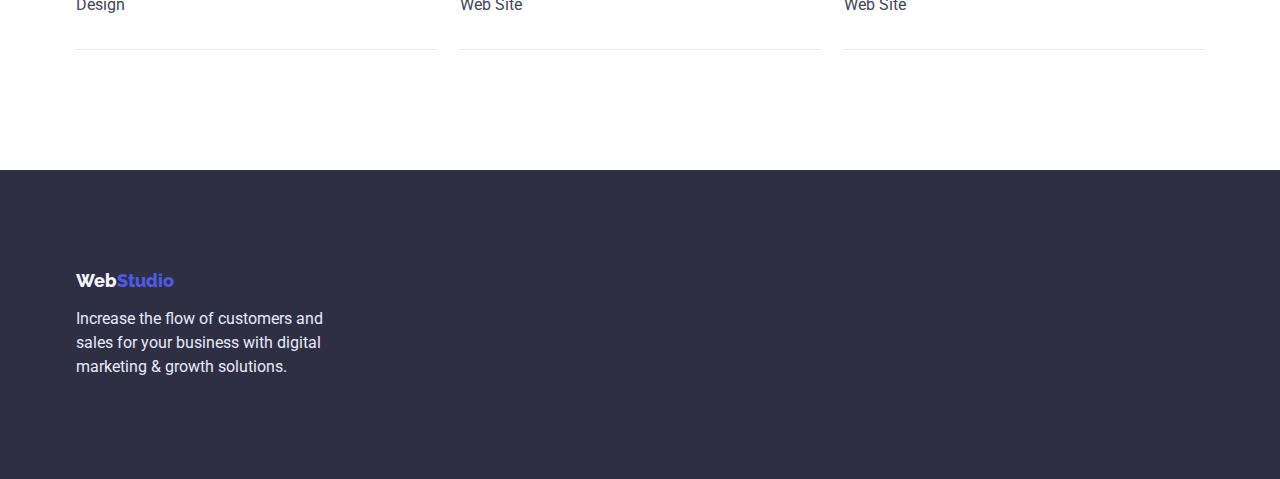
==== commit e85e615d: "OStannii finish" ====
--- a/portfolio.html
+++ b/portfolio.html
@@ -6,6 +6,11 @@
   <meta http-equiv="X-UA-Compatible" content="IE=edge">
   <meta name="viewport" content="width=device-width, initial-scale=1.0">
   <title>Portfolio</title>
+
+  <link
+  rel="stylesheet"
+  href="https://cdnjs.cloudflare.com/ajax/libs/modern-normalize/1.0.0/modern-normalize.min.css"
+/>
 
   <link rel="preconnect" href="https://fonts.googleapis.com">
   <link rel="preconnect" href="https://fonts.gstatic.com" crossorigin>
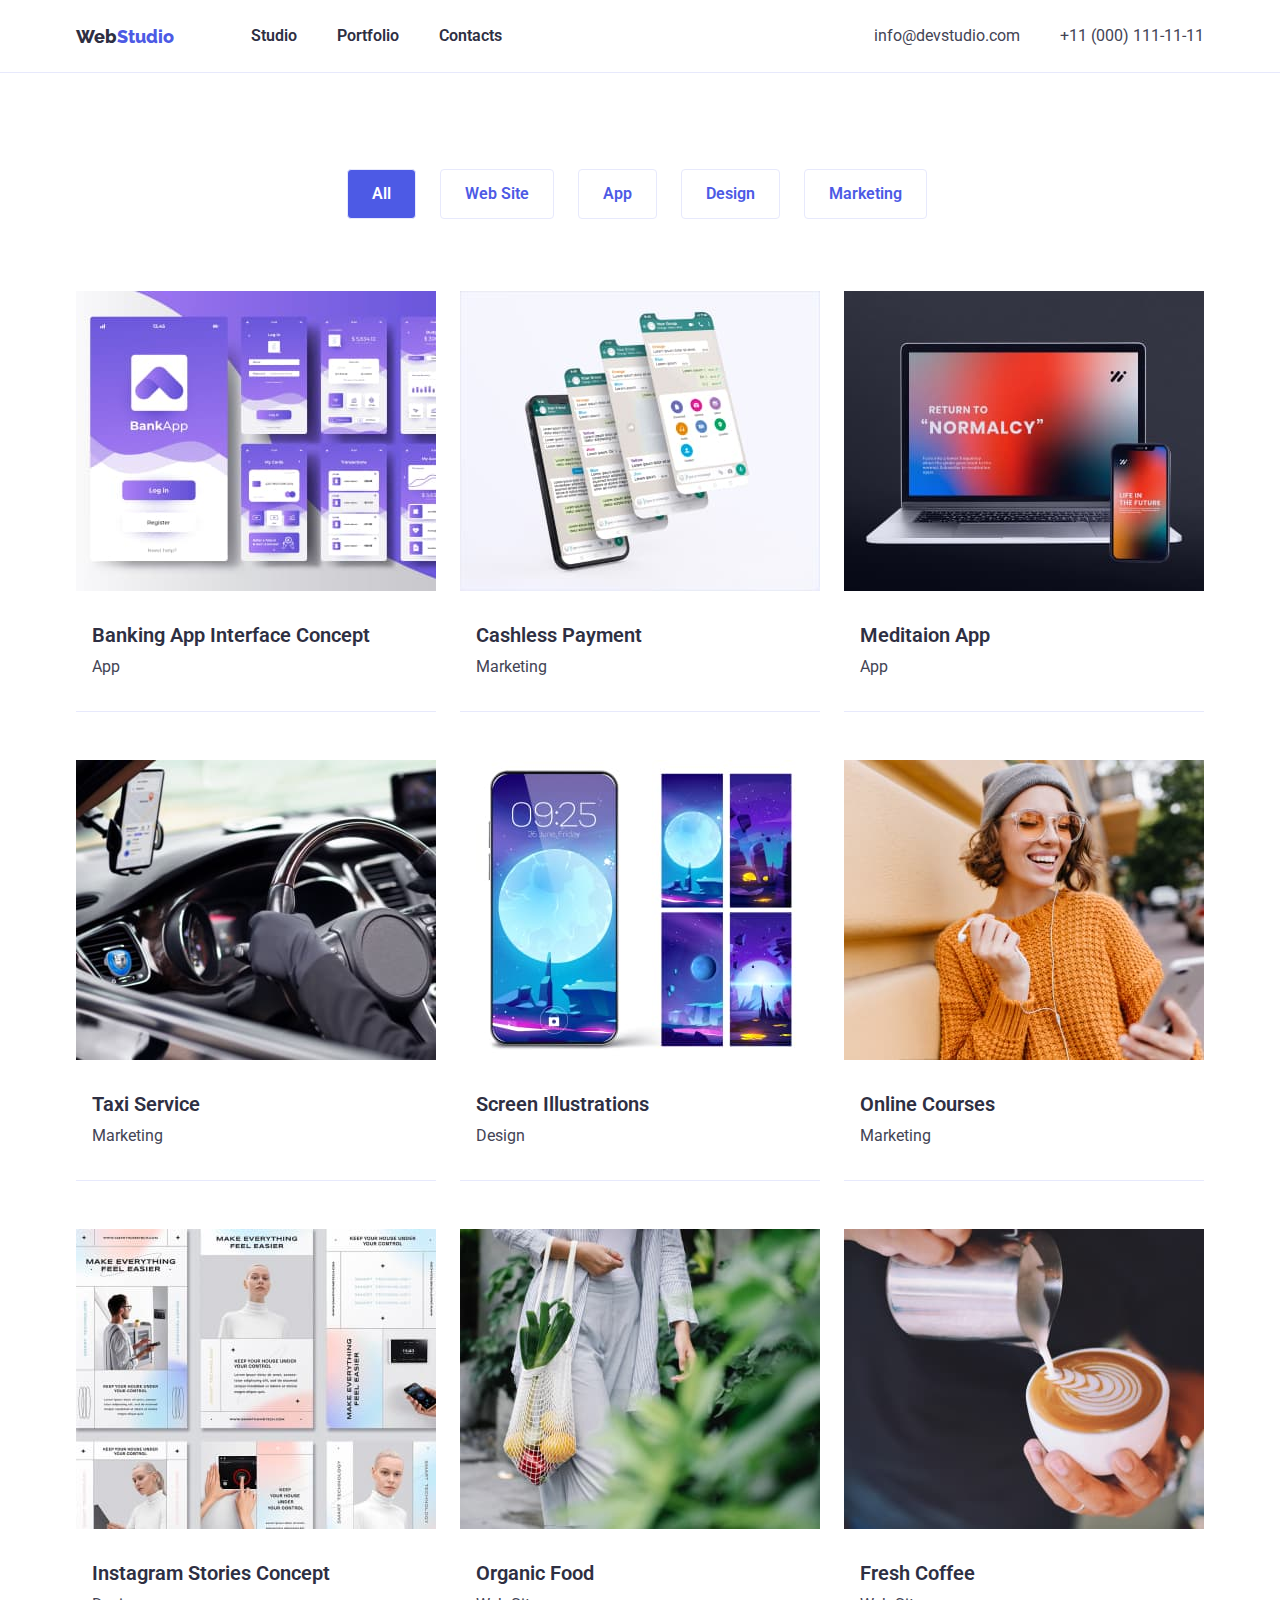
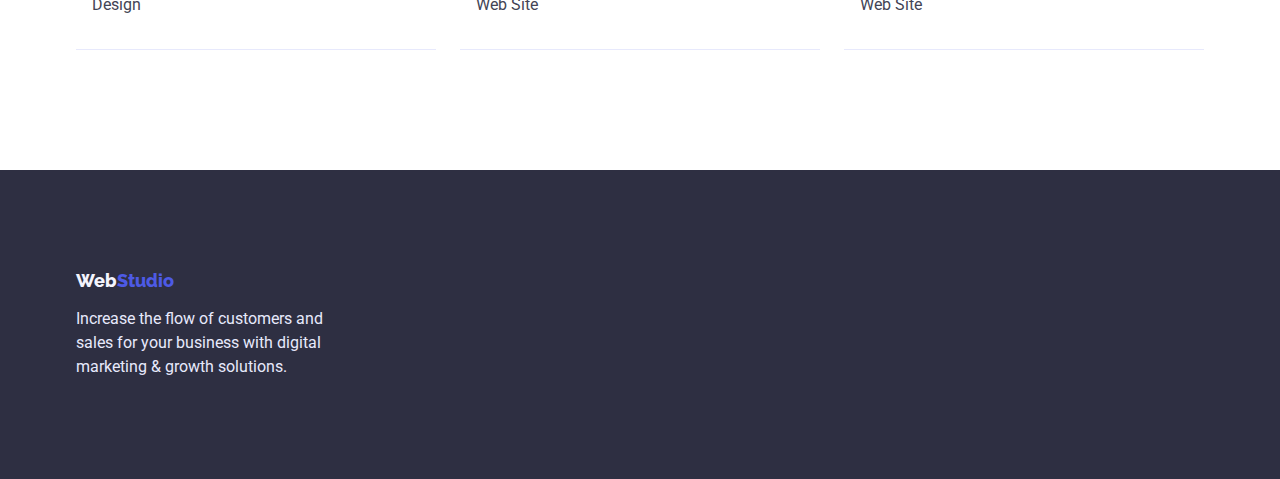
==== commit 485895a3: "I hope the last one" ====
--- a/portfolio.html
+++ b/portfolio.html
@@ -69,7 +69,7 @@
               <p class="row-text">App</p>
             </div>
           </li>
-          <li>
+          <li class="portfolio-list-item">
             <img src="./img/Photo-2.jpg" alt="Smartphone">
             <div class="small-container">
               <h2 class="row">Cashless Payment</h2>
--- a/css/styles.css
+++ b/css/styles.css
@@ -10,6 +10,8 @@
 *,
 *::after *::before {
 	box-sizing: border-box;
+	margin: 0px;
+	padding: 0px;
 }
 
 .container {
@@ -78,8 +80,6 @@
 
 .list-item {
 	margin-left: 40px;
-	padding-top: 24px;
-	padding-bottom: 24px;
 }
 
 .list-item:first-child {
@@ -94,10 +94,15 @@
 	text-decoration: none;
 	padding-top: 24px;
 	padding-bottom: 24px;
+	display: block;
 }
 
 .header-link:hover,
 .header-link:focus {
+	color: var(--primary-brand);
+}
+
+.list-item .header-link:active {
 	color: var(--primary-brand);
 }
 
@@ -124,9 +129,14 @@
 	text-decoration: none;
 	padding-top: 24px;
 	padding-bottom: 24px;
+	display: block;
 }
 
 .contacts:hover {
+	color: var(--primary-brand);
+}
+
+.call .contacts:active {
 	color: var(--primary-brand);
 }
 
@@ -188,7 +198,7 @@
 }
 
 .adventages-list-item {
-	width: calc((100%-72px) / 4);
+	width: calc((100% - 72px) / 4);
 	margin-right: 24px;
 }
 
@@ -221,21 +231,25 @@
 }
 
 .big-words {
-	margin-left: 337px;
-	margin-right: 337px;
+	text-align: center;
 	margin-bottom: 72px;
-}
-
-.our-work-list {
-	list-style-type: none;
-	display: flex;
-	justify-content: space-between;
-}
-
-.our-work {
+	margin-top: 0px;
+	font-family: "Roboto";
 	font-weight: 600;
 	font-size: 36px;
 	line-height: calc(40 / 36);
+}
+
+.our-work-list {
+	list-style-type: none;
+	display: flex;
+	justify-content: space-between;
+}
+
+.our-work {
+	font-weight: 600;
+	font-size: 36px;
+	line-height: calc(40 / 36);
 	color: var(--dark);
 	margin: 0px;
 	padding-bottom: 120px;
@@ -249,6 +263,7 @@
 
 .our-team {
 	background-color: var(--cornflower);
+	padding-top: 120px;
 	padding-bottom: 120px;
 }
 
@@ -269,6 +284,8 @@
 .peoples {
 	background-color: var(--light);
 	text-align: center;
+	padding: 32px 64.5px ;
+
 }
 
 .team-title {
@@ -276,7 +293,9 @@
 	font-size: 36px;
 	line-height: calc(40 / 36);
 	color: var(--dark);
-	margin: 120px 483px 72px 483px;
+	margin-top: 0px;
+	margin-bottom: 120px;
+	text-align: center;
 }
 
 .personal {
@@ -284,18 +303,14 @@
 	font-size: 20px;
 	line-height: calc(24 / 20);
 	color: var(--dark);
-	margin: 0px;
-	padding: 32px 64.5px 8px 64.5px;
+	margin-top: 0px;
+	margin-bottom: 8px;
 }
 .position {
 	font-weight: 400;
 	font-size: 16px;
 	line-height: 24px;
 	color: var(--text);
-	padding-top: 0px;
-	padding-left: 68px;
-	padding-right: 68px;
-	padding-bottom: 32px;
 	margin: 0px;
 }
 
@@ -334,17 +349,24 @@
 
 /* _______________________PORTFOLIO______________________ */
 
+.main-portfolio {
+	padding-bottom: 120px;
+	padding-top: 96px;
+}
+
+
 /* _______FILTERS_______ */
 
 .filters-list {
 	list-style-type: none;
-	display: flex;
-	margin: 96px 271px 72px;
-}
-
-.filters-conteiner {
-	justify-content: center;
-}
+	display: flex;	
+    margin: 0 271px 0 271px;
+}
+
+.filters-container {
+margin-bottom: 72px;
+}
+
 
 .filters {
 	font-family: inherit;
@@ -362,7 +384,6 @@
 
 .filters-list-item {
 	margin-right: 24px;
-	display: flex;
 }
 
 .filters-list-item:last-child {
@@ -382,9 +403,6 @@
 
 /*_______PORTFOLIO PHOTOS_______ */
 
-.main-portfolio {
-	padding-bottom: 120px;
-}
 
 .portfolio-list {
 	list-style-type: none;
@@ -392,10 +410,12 @@
 	flex-wrap: wrap;
 	justify-content: space-between;
 	margin-bottom: -48px;
+	margin-right: -24px;
 }
 
 .portfolio-list-item {
 	margin-bottom: 48px;
+	margin-right: 24px;
 }
 
 .small-container {
@@ -404,6 +424,7 @@
 	align-items: flex-start;
 	padding-top: 32px;
 	padding-bottom: 32px;
+	padding-left: 16px;
 	border-bottom: 0.5px solid var(--cornflower);
 }
 
@@ -412,8 +433,8 @@
 	font-size: 20px;
 	line-height: calc(24 / 20);
 	color: var(--dark);
-	margin: 0px;
-	padding-bottom: 8px;
+	margin-top: 0px;
+	margin-bottom: 8px;
 }
 
 .row-text {
